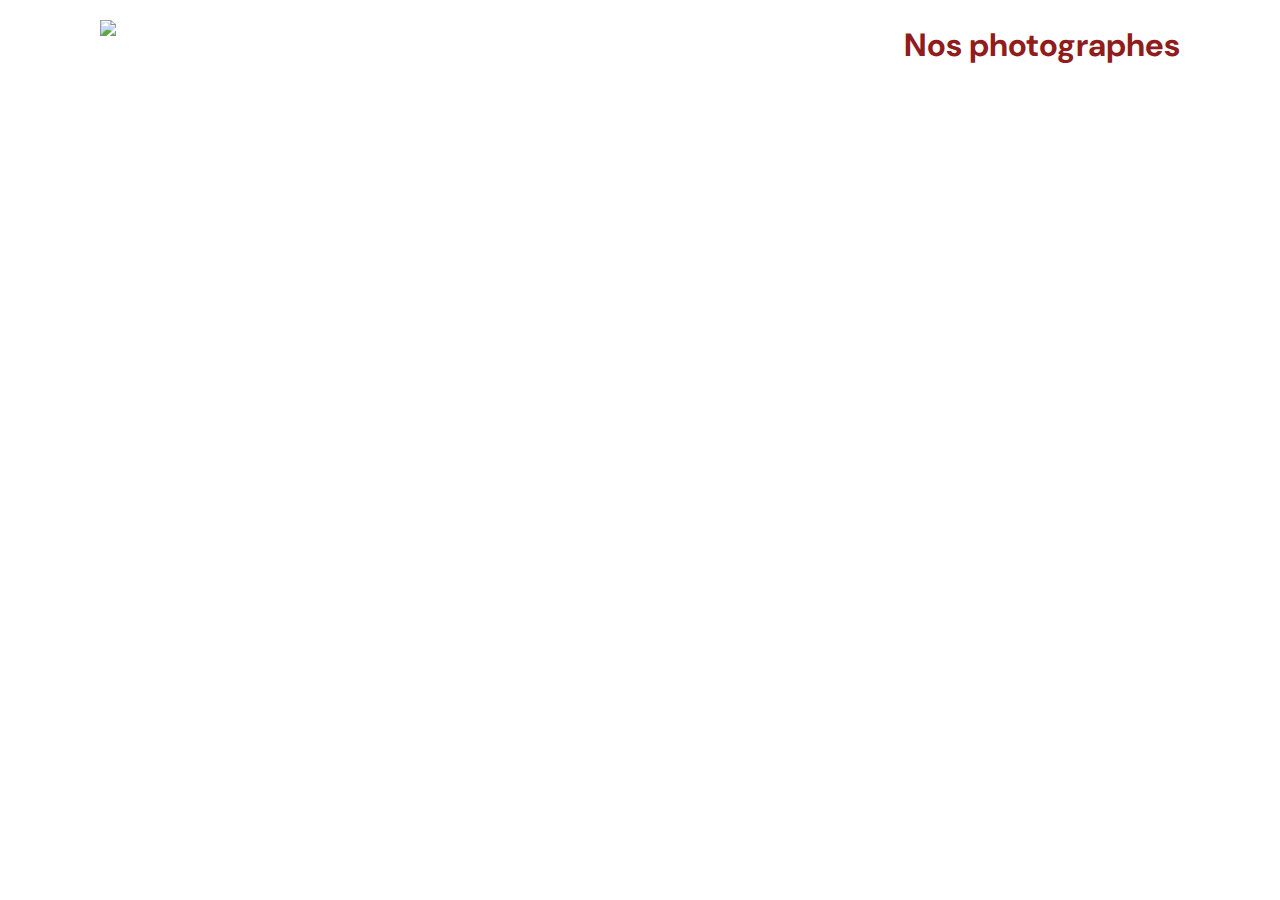
==== index.html @ e22fe1f9 "Feat/project startup" ====
<!DOCTYPE html>
<html>
  <head>
    <link href="css/style.css" rel="stylesheet" type="text/css" />
    <meta charset="utf-8">
    <link rel="icon" type="image/png" href="assets/favicon.png">
    <link href="https://fonts.googleapis.com/css?family=DM+Sans&display=swap" rel="stylesheet">
    <title>Fisheye</title>
  </head>
  <body>
    <header>
        <img src="assets/images/logo.png" class="logo" />
        <h1>Nos photographes</h1>
    </header>
    <main id="main">
        <div class="photographer_section">
        </div>
    </main>
    <script src="scripts/factories/photographer.js"></script>
    <script src="scripts/pages/model.js"></script>
    <script src="scripts/pages/view.js"></script>
    <script src="scripts/pages/controller.js"></script>
  </body>
</html>
---- css/style.css ----
@import url("photographer.css");

body {
  font-family: "DM Sans", sans-serif;
  margin: 0;
}

header {
  display: flex;
  flex-direction: row;
  justify-content: space-between;
  align-items: center;
  height: 90px;
}

h1 {
  color: #901C1C;
  margin-right: 100px;
}

.logo {
  height: 50px;
  margin-left: 100px;
}

.photographer_section {
  display: grid;
  grid-template-columns: repeat(3, 1fr);
  gap: 70px;
  margin: 50px 0;
}

.photographer_section article {
  justify-self: center;
  display: flex;
  justify-content: center;
  align-items: center;
  flex-direction: column;
}

.photographer_section article h2 {
  color: #D3573C;
  font-size: 36px;
  margin-bottom: 0;
}

.photographer_section article .image-wrapper {
  height: 200px;
  width: 200px;
  display: flex;
  border-radius: 50%;
  overflow: hidden;
}

.image-wrapper > img {
  width: 100%;
  object-fit: cover;
  object-position: top;
}

.location {
  color: #901c1c;
}

.price {
 font-size: 11px;
  color: #757575;
}

.tagline {
  font-size: 12px;
}
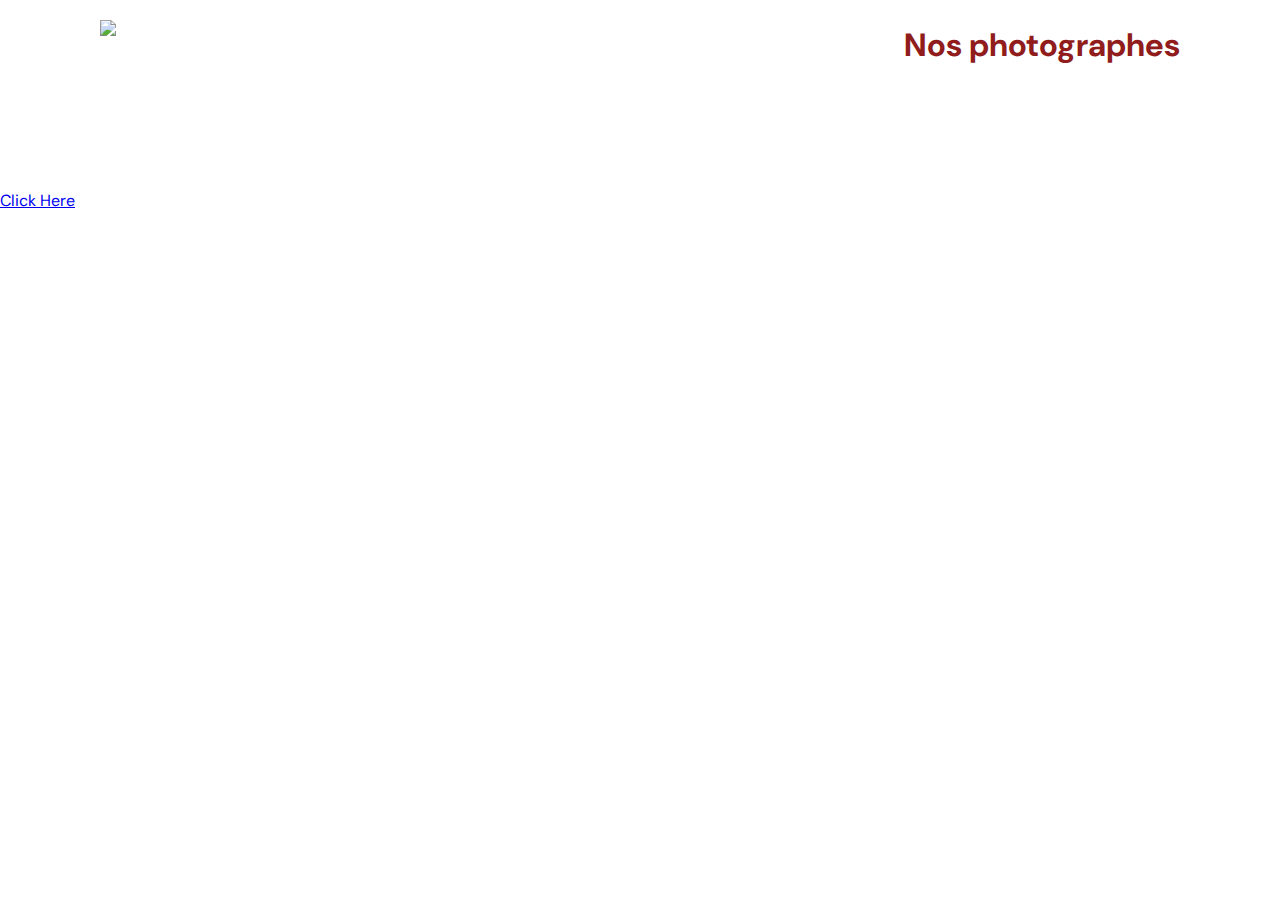
==== commit ed31fdff: "feat : refactor dynamic display and wip creating photographer pages" ====
--- a/index.html
+++ b/index.html
@@ -15,10 +15,16 @@
     <main id="main">
         <div class="photographer_section">
         </div>
+      <a href="photographer.html">Click Here</a>
     </main>
     <script src="scripts/factories/photographer.js"></script>
     <script src="scripts/pages/model.js"></script>
-    <script src="scripts/pages/view.js"></script>
+    <script src="scripts/pages/indexView.js"></script>
     <script src="scripts/pages/controller.js"></script>
+    <script>
+      let controller = new Controller;
+
+      controller.displayPhotographers();
+    </script>
   </body>
 </html>
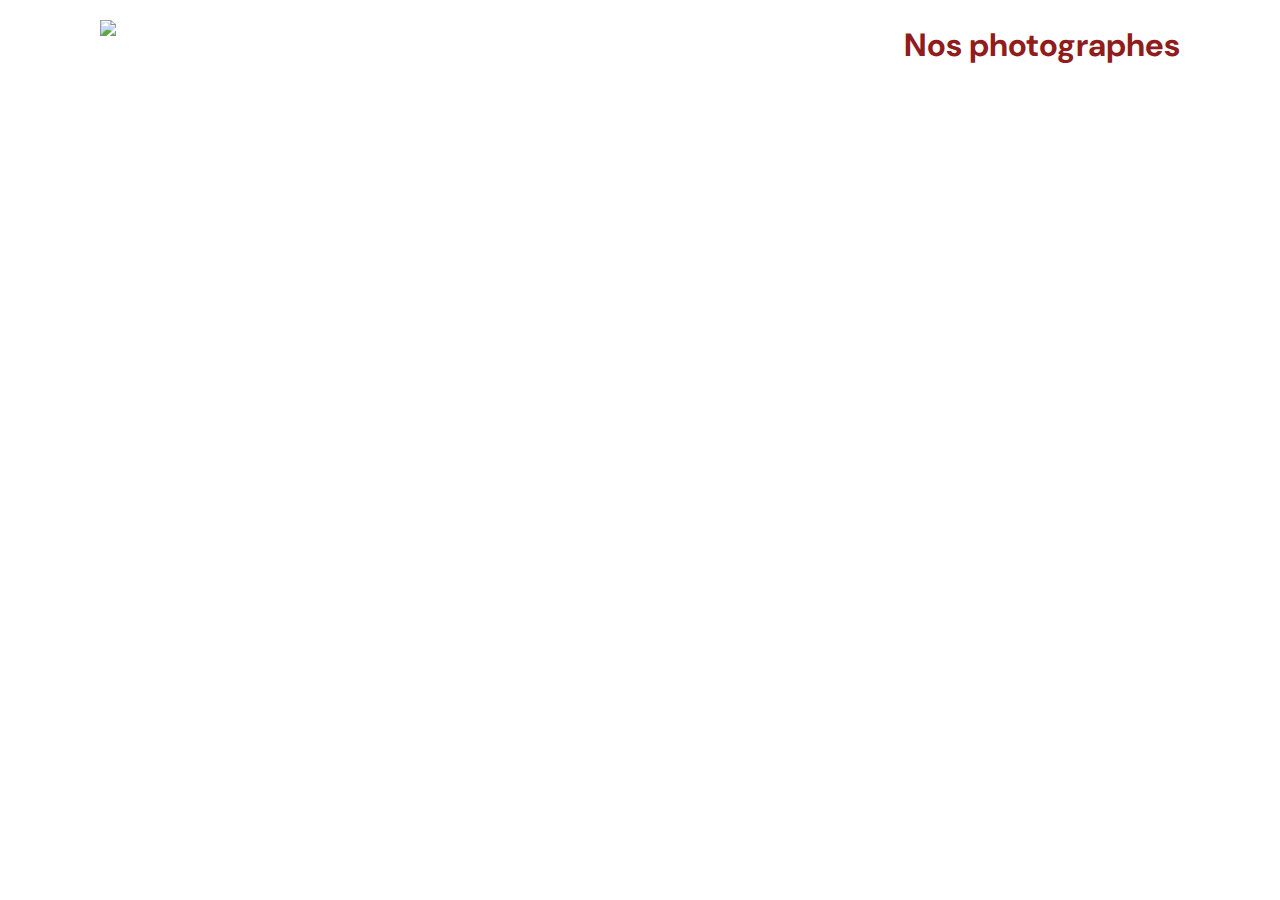
==== commit 8dc0b651: "feat: sets dynamic url for single protographer" ====
--- a/index.html
+++ b/index.html
@@ -15,7 +15,6 @@
     <main id="main">
         <div class="photographer_section">
         </div>
-      <a href="photographer.html">Click Here</a>
     </main>
     <script src="scripts/factories/photographer.js"></script>
     <script src="scripts/pages/model.js"></script>
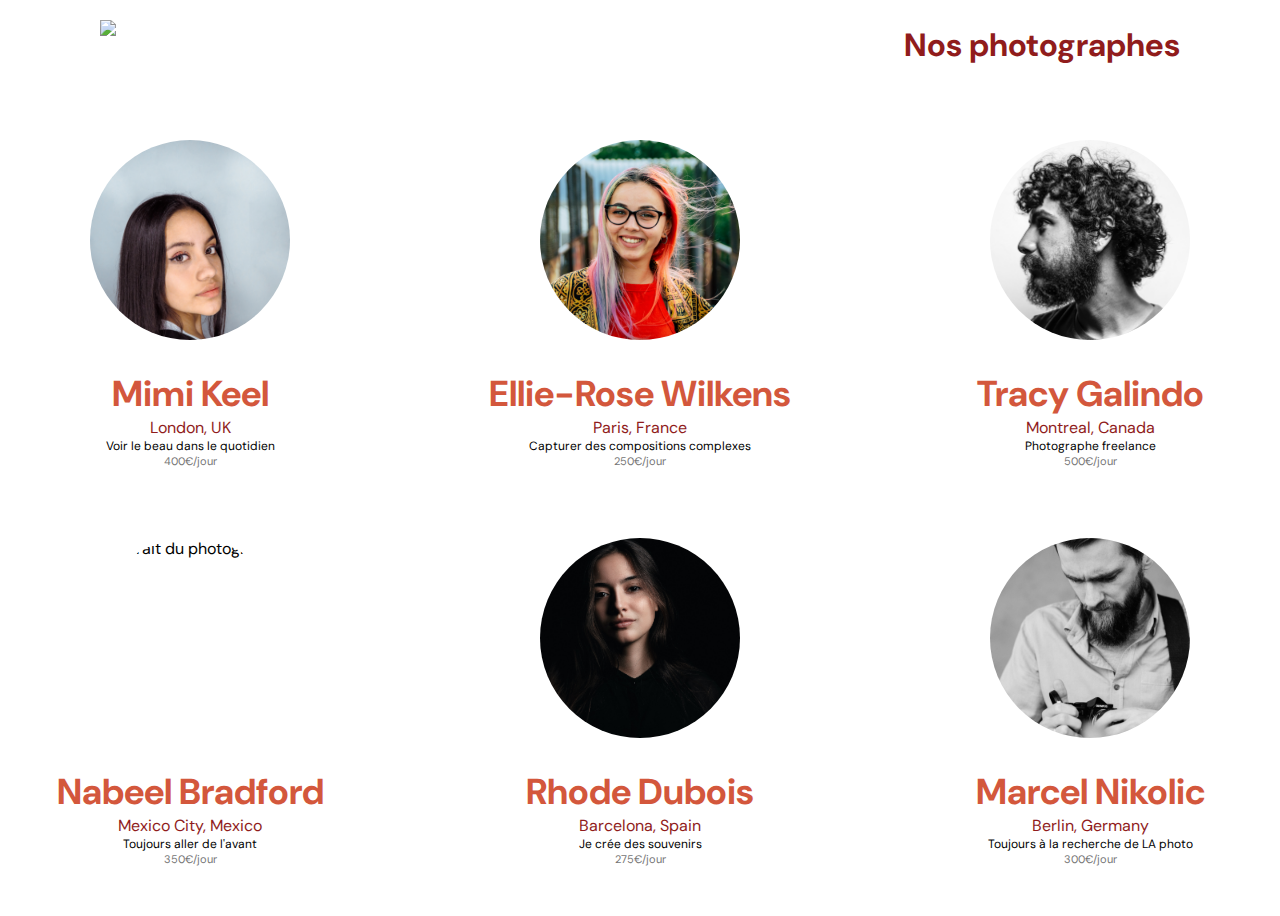
==== commit 25a52d65: "feat: adds filter select front and starts implementing sorting functions in the model" ====
--- a/index.html
+++ b/index.html
@@ -16,7 +16,7 @@
         <div class="photographer_section">
         </div>
     </main>
-    <script src="scripts/factories/photographer.js"></script>
+    <script src="scripts/factories/Factory.js"></script>
     <script src="scripts/pages/model.js"></script>
     <script src="scripts/pages/indexView.js"></script>
     <script src="scripts/pages/controller.js"></script>
--- a/css/style.css
+++ b/css/style.css
@@ -44,7 +44,7 @@
   margin-bottom: 0;
 }
 
-.photographer_section article .image-wrapper {
+.photographer_thumbnail {
   height: 200px;
   width: 200px;
   display: flex;
@@ -52,7 +52,7 @@
   overflow: hidden;
 }
 
-.image-wrapper > img {
+.photographer_thumbnail > img {
   width: 100%;
   object-fit: cover;
   object-position: top;
@@ -63,10 +63,15 @@
 }
 
 .price {
- font-size: 11px;
+  font-size: 11px;
   color: #757575;
 }
 
 .tagline {
   font-size: 12px;
 }
+
+.stretched-link {
+  text-decoration: none;
+  color: black;
+}
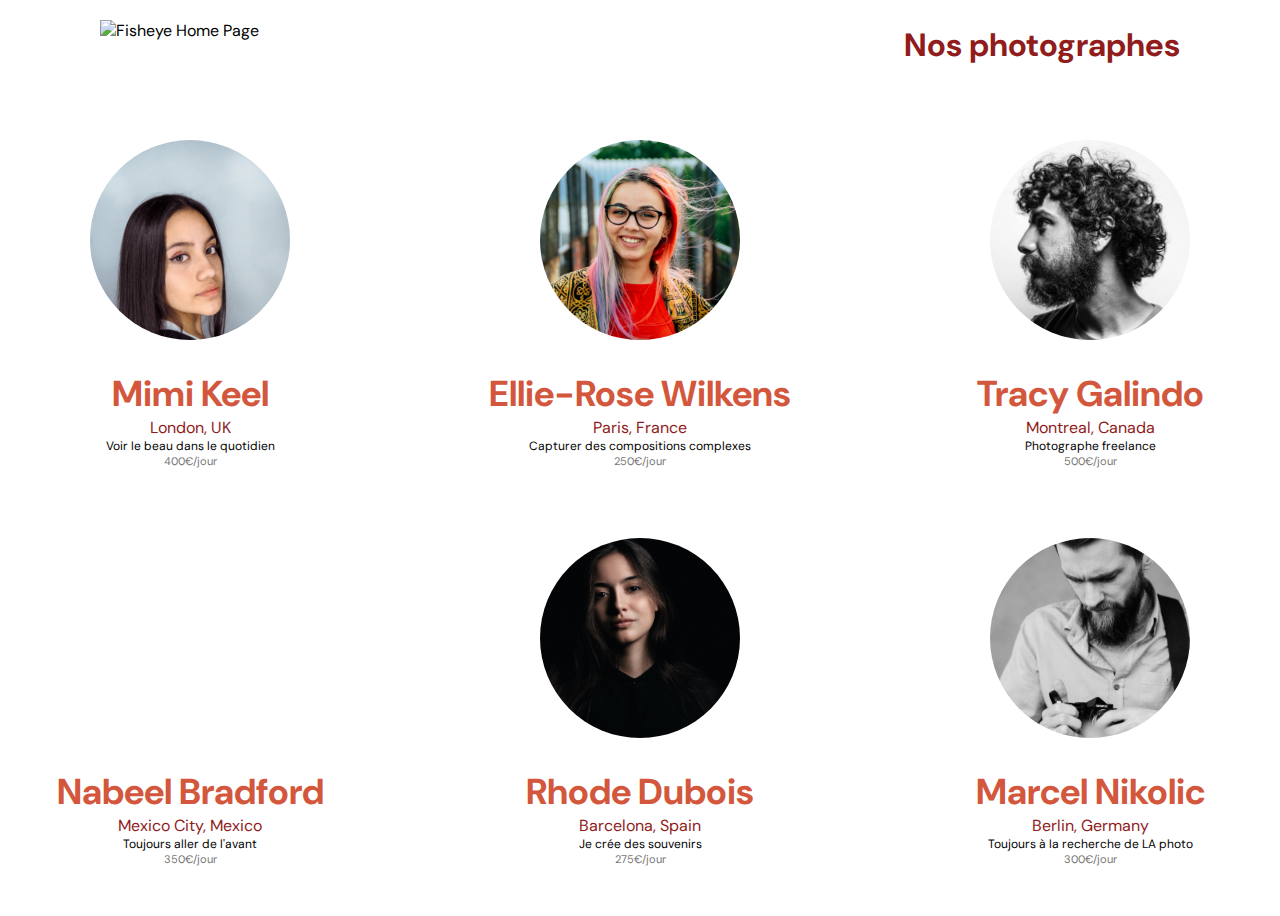
==== commit 96c34268: "fix : filter style and behaviour" ====
--- a/index.html
+++ b/index.html
@@ -9,7 +9,12 @@
   </head>
   <body>
     <header>
-        <img src="assets/images/logo.png" class="logo" />
+        <img
+          alt="Fisheye Home Page"
+          aria-label="Hello"
+          class="logo"
+          src="assets/images/logo.png"
+        />
         <h1>Nos photographes</h1>
     </header>
     <main id="main">
--- a/css/style.css
+++ b/css/style.css
@@ -42,14 +42,17 @@
   color: #D3573C;
   font-size: 36px;
   margin-bottom: 0;
+  text-align: center;
 }
 
 .photographer_thumbnail {
+  margin: auto;
   height: 200px;
   width: 200px;
   display: flex;
   border-radius: 50%;
   overflow: hidden;
+  justify-content: center;
 }
 
 .photographer_thumbnail > img {
@@ -74,4 +77,5 @@
 .stretched-link {
   text-decoration: none;
   color: black;
+  text-align: center;
 }
